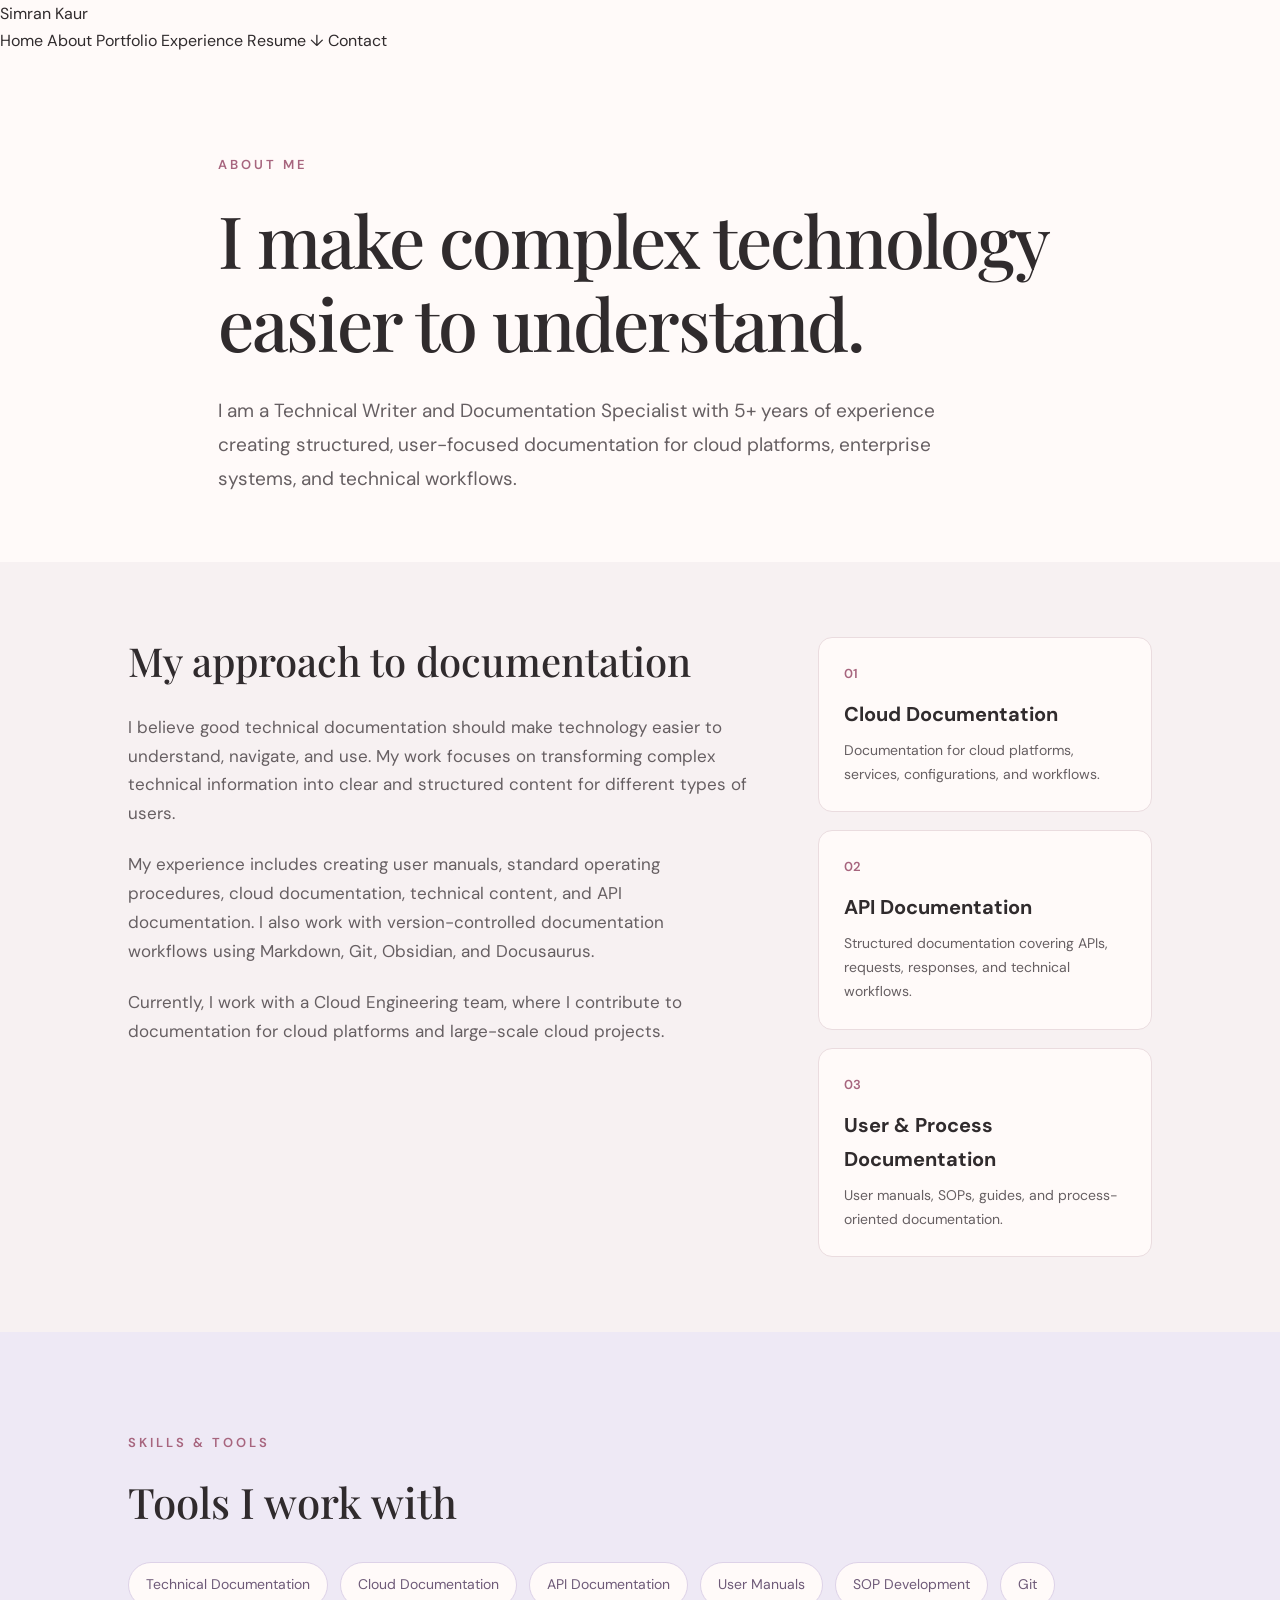
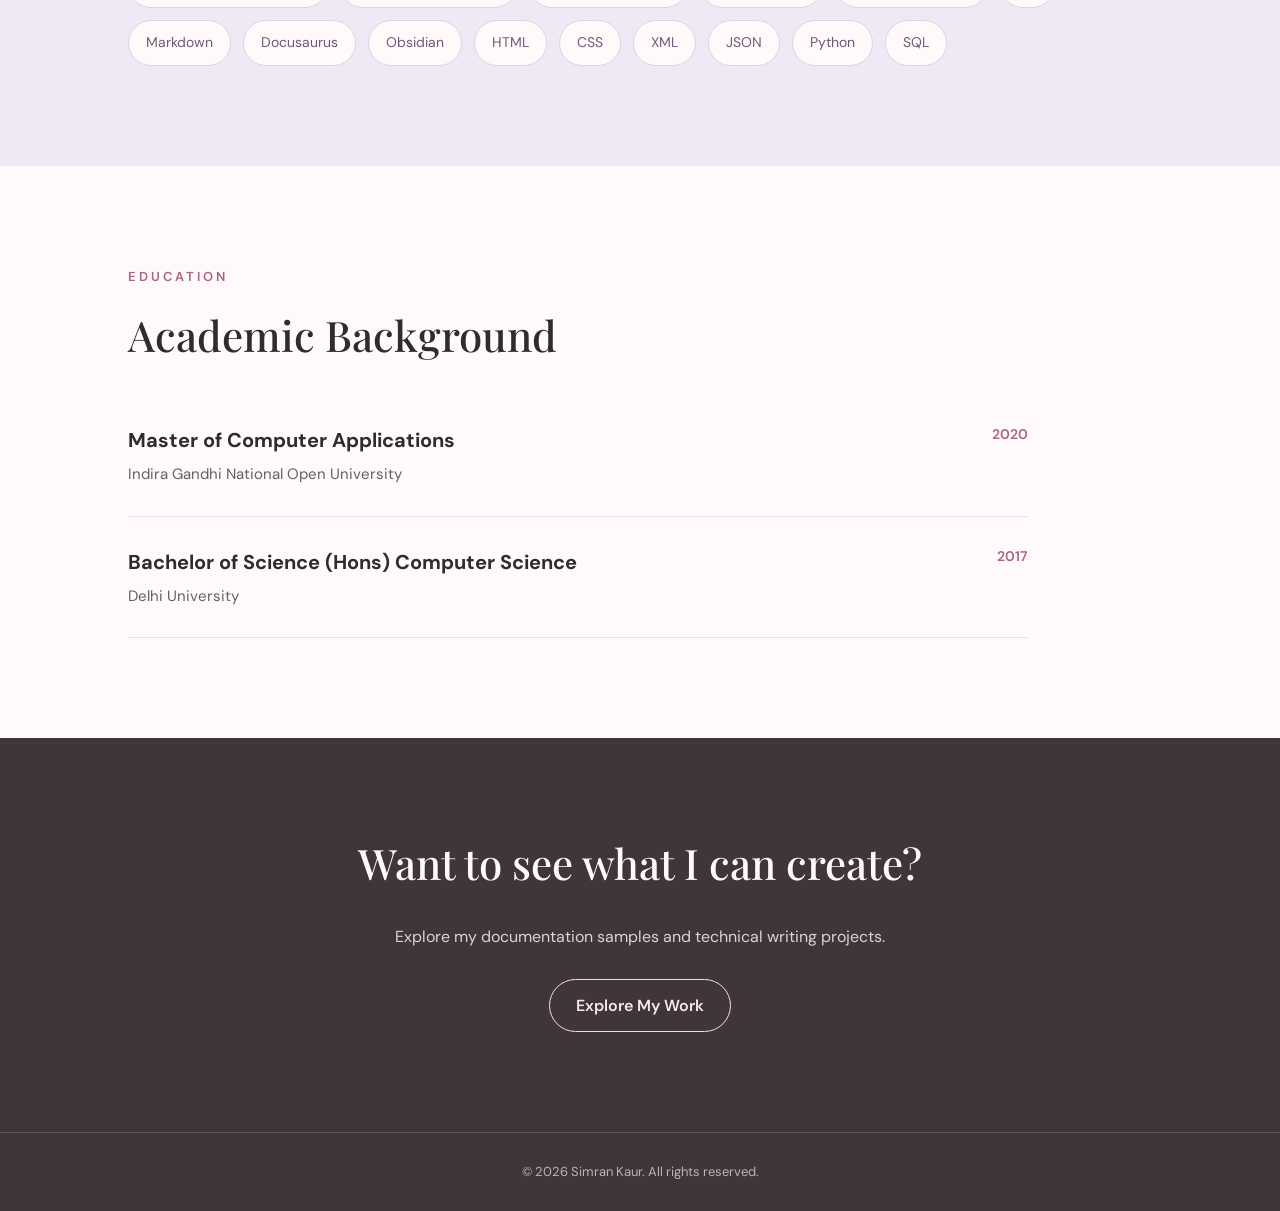
==== about.html @ 911f84b0 "Update about.html" ====
<!DOCTYPE html>
<html lang="en">

<head>

    <meta charset="UTF-8">

    <meta name="viewport"
          content="width=device-width, initial-scale=1.0">

    <title>About | Simran Kaur</title>

    <meta name="description"
          content="About Simran Kaur, Technical Writer and Documentation Specialist specializing in cloud and software documentation.">

    <link rel="stylesheet" href="style.css">

</head>


<body>


    <!-- Navigation -->

    <header>

        <nav>

            <a href="index.html" class="logo">
                Simran Kaur
            </a>

            <div class="nav-links">

                <a href="index.html">Home</a>

                <a href="about.html" class="active">About</a>

                <a href="portfolio.html">Portfolio</a>

                <a href="experience.html">Experience</a>

                <a href="resume/Simran-Kaur-Resume.pdf" target="_blank" class="resume-btn">  Resume ↓ </a>

                <a href="contact.html">Contact</a>

            </div>

        </nav>

    </header>



    <!-- About Hero -->

    <main>

        <section class="page-hero">

            <p class="section-label">
                ABOUT ME
            </p>

            <h1>
                I make complex technology
                easier to understand.
            </h1>

            <p class="page-intro">
                I am a Technical Writer and Documentation Specialist
                with 5+ years of experience creating structured,
                user-focused documentation for cloud platforms,
                enterprise systems, and technical workflows.
            </p>

        </section>



        <!-- About Content -->

        <section class="about-content">

            <div class="about-main">

                <h2>
                    My approach to documentation
                </h2>

                <p>
                    I believe good technical documentation should make
                    technology easier to understand, navigate, and use.
                    My work focuses on transforming complex technical
                    information into clear and structured content for
                    different types of users.
                </p>

                <p>
                    My experience includes creating user manuals,
                    standard operating procedures, cloud documentation,
                    technical content, and API documentation.
                    I also work with version-controlled documentation
                    workflows using Markdown, Git, Obsidian, and
                    Docusaurus.
                </p>

                <p>
                    Currently, I work with a Cloud Engineering team,
                    where I contribute to documentation for cloud
                    platforms and large-scale cloud projects.
                </p>

            </div>


            <div class="about-side">

                <div class="about-card">

                    <span>01</span>

                    <h3>
                        Cloud Documentation
                    </h3>

                    <p>
                        Documentation for cloud platforms,
                        services, configurations, and workflows.
                    </p>

                </div>


                <div class="about-card">

                    <span>02</span>

                    <h3>
                        API Documentation
                    </h3>

                    <p>
                        Structured documentation covering APIs,
                        requests, responses, and technical workflows.
                    </p>

                </div>


                <div class="about-card">

                    <span>03</span>

                    <h3>
                        User & Process Documentation
                    </h3>

                    <p>
                        User manuals, SOPs, guides, and
                        process-oriented documentation.
                    </p>

                </div>

            </div>

        </section>



        <!-- Skills -->

        <section class="skills-section">

            <p class="section-label">
                SKILLS & TOOLS
            </p>

            <h2>
                Tools I work with
            </h2>


            <div class="skills-grid">

                <span>Technical Documentation</span>

                <span>Cloud Documentation</span>

                <span>API Documentation</span>

                <span>User Manuals</span>

                <span>SOP Development</span>

                <span>Git</span>

                <span>Markdown</span>

                <span>Docusaurus</span>

                <span>Obsidian</span>

                <span>HTML</span>

                <span>CSS</span>

                <span>XML</span>

                <span>JSON</span>

                <span>Python</span>

                <span>SQL</span>

            </div>

        </section>



        <!-- Education -->

        <section class="education-section">

            <p class="section-label">
                EDUCATION
            </p>

            <h2>
                Academic Background
            </h2>


            <div class="education-item">

                <div>

                    <h3>
                        Master of Computer Applications
                    </h3>

                    <p>
                        Indira Gandhi National Open University
                    </p>

                </div>

                <span>
                    2020
                </span>

            </div>


            <div class="education-item">

                <div>

                    <h3>
                        Bachelor of Science (Hons)
                        Computer Science
                    </h3>

                    <p>
                        Delhi University
                    </p>

                </div>

                <span>
                    2017
                </span>

            </div>

        </section>



        <!-- CTA -->

        <section class="about-cta">

            <h2>
                Want to see what I can create?
            </h2>

            <p>
                Explore my documentation samples and
                technical writing projects.
            </p>

            <a href="portfolio.html">
                Explore My Work
            </a>

        </section>


    </main>



    <!-- Footer -->

    <footer>

        <p>
            © 2026 Simran Kaur. All rights reserved.
        </p>

    </footer>


</body>

</html>
---- style.css ----
/* =========================================
   SIMRAN KAUR | TECHNICAL WRITER PORTFOLIO
   ========================================= */


/* ---------- Fonts ---------- */

@import url('https://fonts.googleapis.com/css2?family=DM+Sans:wght@400;500;600&family=Playfair+Display:wght@500;600&display=swap');


/* ---------- Base ---------- */

* {
    margin: 0;
    padding: 0;
    box-sizing: border-box;
}

html {
    scroll-behavior: smooth;
}

body {
    font-family: "DM Sans", Arial, sans-serif;
    background: #fffaf9;
    color: #302b2d;
    line-height: 1.7;
}

a {
    text-decoration: none;
    color: inherit;
}

p {
    color: #665f62;
}


/* =========================================
   NAVIGATION
   ========================================= */

.site-header {
    width: 100%;
    background: #fffafa;
    border-bottom: 1px solid #eadfe2;
}

.nav-container {
    max-width: 1550px;
    margin: 0 auto;

    padding: 24px 55px;

    display: flex;
    align-items: center;
    justify-content: space-between;
}

.site-logo {
    font-family: "Playfair Display", Georgia, serif;

    font-size: 25px;
    font-weight: 600;

    color: #40363a;

    text-decoration: none;

    white-space: nowrap;
}

.main-nav {
    display: flex;

    align-items: center;

    justify-content: flex-end;

    gap: 38px;

    margin: 0;
    padding: 0;
}

.main-nav a {
    font-family: "DM Sans", Arial, sans-serif;

    font-size: 15px;
    font-weight: 500;

    color: #554c50;

    text-decoration: none;

    white-space: nowrap;

    transition: color 0.25s ease;
}

.main-nav a:hover {
    color: #a7657e;
}

.main-nav a.active {
    color: #a7657e;
}


/* =========================================
   MOBILE NAVIGATION
   ========================================= */

@media (max-width: 900px) {

    .nav-container {
        padding: 20px 25px;

        flex-direction: column;

        gap: 18px;
    }

    .main-nav {
        gap: 22px;

        flex-wrap: wrap;

        justify-content: center;
    }

}


@media (max-width: 600px) {

    .main-nav {
        gap: 15px;
    }

    .main-nav a {
        font-size: 13px;
    }

}
/* ---------- General Sections ---------- */

section {
    padding: 100px 10%;
}

section h2 {
    font-family: "Playfair Display", Georgia, serif;
    font-size: 42px;
    font-weight: 500;
    line-height: 1.2;

    color: #302b2d;

    margin-bottom: 35px;
}


/* ---------- Hero ---------- */

#hero {
    position: relative;

    min-height: 86vh;
    max-width: 1200px;

    margin: auto;

    padding-top: 120px;
    padding-bottom: 120px;

    display: flex;
    flex-direction: column;
    justify-content: center;

    overflow: hidden;
}


/* Soft decorative pastel circle */

#hero::after {
    content: "";

    position: absolute;

    width: 420px;
    height: 420px;

    right: -100px;
    top: 90px;

    background: #f4dfe5;

    border-radius: 50%;

    opacity: 0.55;

    z-index: -1;
}


/* Small lavender decoration */

#hero::before {
    content: "";

    position: absolute;

    width: 150px;
    height: 150px;

    right: 190px;
    bottom: 60px;

    background: #e8e1f3;

    border-radius: 50%;

    opacity: 0.6;

    z-index: -1;
}


/* Small professional label */

#hero > p:first-child {
    font-size: 13px;

    letter-spacing: 3px;

    font-weight: 600;

    color: #a7657e;

    margin-bottom: 22px;
}


/* Name */

#hero h1 {
    font-family: "Playfair Display", Georgia, serif;

    font-size: clamp(58px, 8vw, 94px);

    font-weight: 500;

    line-height: 1;

    letter-spacing: -3px;

    color: #302b2d;

    margin-bottom: 30px;
}


/* Main tagline */

#hero h2 {
    max-width: 850px;

    font-family: "DM Sans", Arial, sans-serif;

    font-size: clamp(30px, 4vw, 48px);

    font-weight: 400;

    line-height: 1.25;

    letter-spacing: -1.5px;

    color: #40393c;

    margin-bottom: 28px;
}


/* Introduction */

#hero > p:not(:first-child) {
    max-width: 720px;

    font-size: 17px;

    line-height: 1.8;

    margin-bottom: 35px;
}


/* ---------- Buttons ---------- */

#hero a {
    display: inline-block;

    width: auto;

    padding: 13px 25px;

    margin-right: 10px;
    margin-bottom: 10px;

    border-radius: 30px;

    border: 1px solid #a7657e;

    color: #a7657e;

    font-size: 14px;

    font-weight: 600;

    transition: all 0.3s ease;
}

#hero a:hover {
    background: #a7657e;

    color: white;

    transform: translateY(-2px);
}


/* Resume button */

#hero a:last-child {
    background: #f2dce3;

    border-color: #f2dce3;

    color: #6e4655;
}

#hero a:last-child:hover {
    background: #e5c3ce;

    border-color: #e5c3ce;

    color: #4f343e;
}


/* ---------- What I Do ---------- */

#what-i-do {
    background: #f7f1f2;
}

#what-i-do > div {
    max-width: 850px;

    padding: 27px 0;

    border-bottom: 1px solid #e5d8db;
}

#what-i-do > div:last-child {
    border-bottom: none;
}

#what-i-do h3 {
    font-family: "DM Sans", Arial, sans-serif;

    font-size: 21px;

    font-weight: 600;

    color: #40373a;

    margin-bottom: 7px;
}

#what-i-do p {
    max-width: 750px;
}


/* ---------- Featured Work ---------- */

#featured-work {
    background: #fffaf9;
}

#featured-work > div {
    max-width: 900px;

    padding: 30px;

    margin-bottom: 18px;

    background: #fff;

    border: 1px solid #eee0e3;

    border-radius: 14px;

    transition: all 0.3s ease;
}

#featured-work > div:hover {
    transform: translateY(-4px);

    border-color: #e2c3cc;

    box-shadow: 0 12px 35px rgba(100, 70, 80, 0.08);
}

#featured-work h3 {
    font-size: 22px;

    margin-bottom: 8px;

    color: #40373a;
}

#featured-work p {
    max-width: 700px;
}

#featured-work a {
    display: inline-block;

    margin-top: 15px;

    color: #a7657e;

    font-weight: 600;

    border-bottom: 1px solid #a7657e;

    padding-bottom: 2px;
}


/* ---------- About ---------- */

#about-preview {
    background: #eee9f5;
}

#about-preview p {
    max-width: 760px;

    font-size: 18px;

    margin-bottom: 25px;
}

#about-preview a {
    color: #80648f;

    font-weight: 600;

    border-bottom: 1px solid #80648f;
}


/* ---------- Contact ---------- */

#contact-preview {
    text-align: center;

    background: #40363a;

    position: relative;

    overflow: hidden;
}

#contact-preview::before {
    content: "";

    position: absolute;

    width: 300px;
    height: 300px;

    left: -100px;
    top: -120px;

    background: #d9bfd0;

    border-radius: 50%;

    opacity: 0.2;
}

#contact-preview h2 {
    color: #fffaf9;
}

#contact-preview p {
    max-width: 600px;

    margin: 0 auto 28px;

    color: #ddd2d5;
}

#contact-preview a {
    display: inline-block;

    padding: 12px 26px;

    border: 1px solid #f2dce3;

    border-radius: 30px;

    color: #f8e8ed;

    transition: all 0.3s ease;
}

#contact-preview a:hover {
    background: #f2dce3;

    color: #40363a;
}


/* ---------- Footer ---------- */

footer {
    padding: 28px 10%;

    text-align: center;

    background: #40363a;

    border-top: 1px solid #5b5054;
}

footer p {
    font-size: 13px;

    color: #bdb2b5;
}

/* ---------- Professional Focus Tags ---------- */

.focus-tags {
    display: flex;

    flex-wrap: wrap;

    gap: 10px;

    margin-bottom: 35px;
}

.focus-tags span {
    display: inline-block;

    padding: 7px 15px;

    background: #f4e7eb;

    border: 1px solid #ead4da;

    border-radius: 30px;

    color: #805365;

    font-size: 13px;

    font-weight: 500;
}


/* ---------- Hero Buttons Container ---------- */

.hero-buttons {
    display: flex;

    flex-wrap: wrap;

    gap: 10px;
}

/* ---------- Mobile ---------- */

@media (max-width: 768px) {

    header {
        padding: 18px 5%;
    }

   nav {
    flex-direction: column;

    gap: 15px;
}

.nav-links {
    justify-content: center;

    flex-wrap: wrap;

    gap: 12px 18px;
}

.nav-links a {
    font-size: 13px;
}

.logo {
    font-size: 21px;
}

    section {
        padding: 70px 7%;
    }

    #hero {
        min-height: auto;

        padding-top: 90px;
        padding-bottom: 90px;
    }

    #hero::after {
        width: 260px;
        height: 260px;

        right: -120px;
        top: 80px;
    }

    #hero::before {
        width: 90px;
        height: 90px;

        right: 80px;
        bottom: 30px;
    }

    #hero h1 {
        font-size: 58px;

        letter-spacing: -2px;
    }

    #hero h2 {
        font-size: 30px;
    }

    #hero > p:not(:first-child) {
        font-size: 16px;
    }

    section h2 {
        font-size: 34px;
    }

    #hero a {
        margin-right: 5px;
    }

}

/* =========================================
   ABOUT PAGE
   ========================================= */


/* ---------- Page Hero ---------- */

.page-hero {
    max-width: 1100px;

    margin: auto;

    padding-top: 100px;
    padding-bottom: 65px;
}

.section-label {
    font-size: 13px;

    letter-spacing: 3px;

    font-weight: 600;

    color: #a7657e;

    margin-bottom: 22px;
}

.page-hero h1 {
    max-width: 850px;

    font-family: "Playfair Display", Georgia, serif;

    font-size: clamp(48px, 6vw, 72px);

    font-weight: 500;

    line-height: 1.15;

    letter-spacing: -2px;

    color: #302b2d;

    margin-bottom: 30px;
}

.page-intro {
    max-width: 760px;

    font-size: 19px;

    line-height: 1.8;
}


/* ---------- About Content ---------- */

.about-content {
    display: grid;

    grid-template-columns: 1.3fr 0.7fr;

    gap: 70px;

    background: #f7f1f2;

    padding-top: 75px;
    padding-bottom: 75px;
}

.about-main h2 {
    font-family: "Playfair Display", Georgia, serif;

    font-size: 40px;

    font-weight: 500;

    margin-bottom: 28px;
}

.about-main p {
    max-width: 720px;

    font-size: 17px;

    margin-bottom: 22px;
}


/* ---------- About Cards ---------- */

.about-side {
    display: flex;

    flex-direction: column;

    gap: 18px;
}

.about-card {
    padding: 25px;

    background: #fffaf9;

    border: 1px solid #eadcdf;

    border-radius: 14px;

    transition: all 0.3s ease;
}

.about-card:hover {
    transform: translateY(-4px);

    box-shadow: 0 12px 30px rgba(100, 70, 80, 0.08);
}

.about-card span {
    display: block;

    color: #a7657e;

    font-size: 13px;

    font-weight: 600;

    margin-bottom: 12px;
}

.about-card h3 {
    font-size: 20px;

    margin-bottom: 8px;
}

.about-card p {
    font-size: 14px;
}


/* ---------- Skills ---------- */

.skills-section {
    background: #eee9f5;
}

.skills-section h2 {
    margin-bottom: 35px;
}

.skills-grid {
    max-width: 1000px;

    display: flex;

    flex-wrap: wrap;

    gap: 12px;
}

.skills-grid span {
    padding: 10px 17px;

    background: #fffaf9;

    border: 1px solid #ddd2e8;

    border-radius: 30px;

    color: #6e5a78;

    font-size: 14px;

    transition: all 0.3s ease;
}

.skills-grid span:hover {
    background: #e5dcef;

    transform: translateY(-2px);
}


/* ---------- Education ---------- */

.education-section {
    background: #fffaf9;
}

.education-item {
    max-width: 900px;

    display: flex;

    justify-content: space-between;

    align-items: flex-start;

    gap: 30px;

    padding: 28px 0;

    border-bottom: 1px solid #eadfe1;
}

.education-item h3 {
    font-size: 20px;

    margin-bottom: 5px;
}

.education-item p {
    font-size: 15px;
}

.education-item > span {
    color: #a7657e;

    font-size: 14px;

    font-weight: 600;

    white-space: nowrap;
}


/* ---------- About CTA ---------- */

.about-cta {
    text-align: center;

    background: #40363a;

    position: relative;

    overflow: hidden;
}

.about-cta h2 {
    color: #fffaf9;
}

.about-cta p {
    max-width: 600px;

    margin: 0 auto 28px;

    color: #ddd2d5;
}

.about-cta a {
    display: inline-block;

    padding: 12px 26px;

    border: 1px solid #f2dce3;

    border-radius: 30px;

    color: #f8e8ed;

    font-weight: 600;

    transition: all 0.3s ease;
}

.about-cta a:hover {
    background: #f2dce3;

    color: #40363a;
}


/* ---------- About Mobile ---------- */

@media (max-width: 768px) {

    .page-hero {
        padding-top: 80px;

        padding-bottom: 70px;
    }

    .page-hero h1 {
        font-size: 48px;
    }

    .page-intro {
        font-size: 17px;
    }

    .about-content {
        grid-template-columns: 1fr;

        gap: 45px;
    }

    .about-main h2 {
        font-size: 34px;
    }

    .education-item {
        flex-direction: column;

        gap: 8px;
    }

}

/* =========================================
   PORTFOLIO / WORK PAGE
   ========================================= */


/* ---------- Portfolio Hero ---------- */

.portfolio-hero {
    max-width: 1100px;

    margin: auto;

    padding-top: 105px;
    padding-bottom: 80px;
}

.portfolio-hero h1 {
    max-width: 850px;

    font-family: "Playfair Display", Georgia, serif;

    font-size: clamp(48px, 6vw, 72px);

    font-weight: 500;

    line-height: 1.15;

    letter-spacing: -2px;

    margin-bottom: 28px;
}

.portfolio-hero > p:last-child {
    max-width: 750px;

    font-size: 18px;

    line-height: 1.8;
}


/* ---------- Work Section ---------- */

.work-section {
    background: #f7f1f2;
}

.work-intro {
    max-width: 1100px;

    margin: 0 auto 45px;
}

.work-intro h2 {
    margin-bottom: 0;
}


/* ---------- Work Grid ---------- */

.work-grid {
    max-width: 1100px;

    margin: auto;

    display: grid;

    grid-template-columns: repeat(2, 1fr);

    gap: 22px;
}


/* ---------- Work Cards ---------- */

.work-card {
    position: relative;

    padding: 32px;

    background: #fffaf9;

    border: 1px solid #eadcdf;

    border-radius: 16px;

    min-height: 360px;

    display: flex;

    flex-direction: column;

    transition: all 0.3s ease;
}

.work-card:hover {
    transform: translateY(-5px);

    border-color: #d9b9c4;

    box-shadow: 0 15px 35px rgba(100, 70, 80, 0.08);
}


/* First card */

.featured-work-card {
    background: #eee9f5;

    border-color: #ddd2e8;
}


/* Card number */

.work-number {
    font-family: "Playfair Display", Georgia, serif;

    font-size: 20px;

    color: #a7657e;

    margin-bottom: 28px;
}


/* Card content */

.work-content {
    margin-top: auto;
}

.work-type {
    font-size: 11px;

    letter-spacing: 2px;

    font-weight: 600;

    color: #a7657e;

    margin-bottom: 10px;
}

.work-content h3 {
    font-family: "Playfair Display", Georgia, serif;

    font-size: 30px;

    font-weight: 500;

    line-height: 1.2;

    margin-bottom: 15px;

    color: #40363a;
}

.work-content > p:not(.work-type) {
    font-size: 15px;

    line-height: 1.7;

    margin-bottom: 20px;
}


/* ---------- Work Tags ---------- */

.work-tags {
    display: flex;

    flex-wrap: wrap;

    gap: 7px;

    margin-bottom: 20px;
}

.work-tags span {
    padding: 5px 10px;

    background: #f4e7eb;

    border: 1px solid #ead4da;

    border-radius: 20px;

    color: #805365;

    font-size: 11px;
}


/* ---------- Work Links ---------- */

.work-content a {
    display: inline-block;

    color: #a7657e;

    font-size: 14px;

    font-weight: 600;

    border-bottom: 1px solid #a7657e;

    padding-bottom: 2px;
}

.work-content a:hover {
    color: #40363a;

    border-color: #40363a;
}


/* ---------- Portfolio CTA ---------- */

.portfolio-cta {
    text-align: center;

    background: #40363a;
}

.portfolio-cta .section-label {
    color: #d9bfd0;
}

.portfolio-cta h2 {
    max-width: 700px;

    margin: 0 auto 25px;

    color: #fffaf9;
}

.portfolio-cta > p:not(.section-label) {
    max-width: 650px;

    margin: 0 auto 30px;

    color: #ddd2d5;
}

.portfolio-cta a {
    display: inline-block;

    padding: 12px 26px;

    border: 1px solid #f2dce3;

    border-radius: 30px;

    color: #f8e8ed;

    font-weight: 600;

    transition: all 0.3s ease;
}

.portfolio-cta a:hover {
    background: #f2dce3;

    color: #40363a;
}


/* ---------- Portfolio Mobile ---------- */

@media (max-width: 768px) {

    .portfolio-hero {
        padding-top: 80px;

        padding-bottom: 60px;
    }

    .portfolio-hero h1 {
        font-size: 48px;
    }

    .portfolio-hero > p:last-child {
        font-size: 17px;
    }

    .work-grid {
        grid-template-columns: 1fr;
    }

    .work-card {
        min-height: 330px;

        padding: 27px;
    }

    .work-content h3 {
        font-size: 27px;
    }

}

/* =========================================
   EXPERIENCE PAGE
   ========================================= */


/* ---------- Experience Hero ---------- */

.experience-hero {
    max-width: 1100px;

    margin: auto;

    padding-top: 90px;
    padding-bottom: 70px;
}

.experience-hero h1 {
    max-width: 850px;

    font-family: "Playfair Display", Georgia, serif;

    font-size: clamp(48px, 6vw, 72px);

    font-weight: 500;

    line-height: 1.15;

    letter-spacing: -2px;

    color: #302b2d;

    margin-bottom: 28px;
}

.experience-hero > p:last-child {
    max-width: 750px;

    font-size: 18px;

    line-height: 1.8;
}


/* ---------- Experience Section ---------- */

.experience-section {
    background: #f7f1f2;

    padding-top: 75px;
    padding-bottom: 90px;
}

.experience-heading {
    max-width: 1100px;

    margin: 0 auto 55px;
}

.experience-heading h2 {
    margin-bottom: 0;
}


/* ---------- Timeline ---------- */

.timeline {
    max-width: 1100px;

    margin: auto;

    position: relative;
}


/* Vertical line */

.timeline::before {
    content: "";

    position: absolute;

    left: 185px;

    top: 10px;

    bottom: 10px;

    width: 1px;

    background: #d9c6cc;
}


/* ---------- Timeline Item ---------- */

.timeline-item {
    display: grid;

    grid-template-columns: 150px 70px 1fr;

    gap: 0;

    position: relative;

    padding-bottom: 70px;
}

.timeline-item:last-child {
    padding-bottom: 0;
}


/* ---------- Date ---------- */

.timeline-date {
    padding-top: 5px;

    padding-right: 20px;

    text-align: right;

    color: #8c6977;

    font-size: 13px;

    line-height: 1.5;

    font-weight: 600;
}


/* ---------- Timeline Marker ---------- */

.timeline-marker {
    position: relative;

    display: flex;

    justify-content: center;

    padding-top: 6px;

    z-index: 2;
}

.timeline-marker span {
    display: block;

    width: 13px;

    height: 13px;

    border-radius: 50%;

    background: #a7657e;

    border: 4px solid #f7f1f2;

    box-sizing: content-box;
}


/* ---------- Timeline Content ---------- */

.timeline-content {
    background: #fffaf9;

    border: 1px solid #eadcdf;

    border-radius: 16px;

    padding: 32px 35px;

    transition: all 0.3s ease;
}

.timeline-content:hover {
    transform: translateY(-4px);

    border-color: #d9b9c4;

    box-shadow: 0 15px 35px rgba(100, 70, 80, 0.07);
}


/* Current role */

.current-role .timeline-content {
    background: #eee9f5;

    border-color: #ddd2e8;
}

.current-role .timeline-marker span {
    background: #8b6c99;
}


/* ---------- Role Text ---------- */

.role-type {
    display: inline-block;

    padding: 5px 10px;

    background: #f4dfe6;

    border-radius: 20px;

    color: #8d5368;

    font-size: 10px;

    letter-spacing: 1.5px;

    font-weight: 700;

    margin-bottom: 14px;
}

.timeline-content h3 {
    font-family: "Playfair Display", Georgia, serif;

    font-size: 30px;

    font-weight: 500;

    line-height: 1.25;

    color: #40363a;

    margin-bottom: 8px;
}

.timeline-content h4 {
    color: #a7657e;

    font-size: 15px;

    font-weight: 600;

    margin-bottom: 18px;
}

.timeline-content > p:not(.role-type) {
    max-width: 700px;

    font-size: 15px;

    line-height: 1.7;

    margin-bottom: 20px;
}


/* ---------- Experience List ---------- */

.timeline-content ul {
    max-width: 760px;

    margin: 0 0 24px;

    padding-left: 20px;
}

.timeline-content li {
    margin-bottom: 10px;

    padding-left: 5px;

    font-size: 14px;

    line-height: 1.7;
}


/* ---------- Experience Tags ---------- */

.experience-tags {
    display: flex;

    flex-wrap: wrap;

    gap: 8px;
}

.experience-tags span {
    padding: 6px 11px;

    background: #f4e7eb;

    border: 1px solid #ead4da;

    border-radius: 20px;

    color: #805365;

    font-size: 11px;
}


/* ---------- Skills Snapshot ---------- */

.experience-skills {
    background: #eee9f5;

    padding-top: 80px;
    padding-bottom: 85px;
}

.experience-skills > .section-label,
.experience-skills > h2 {
    max-width: 1100px;

    margin-left: auto;
    margin-right: auto;
}

.experience-skills h2 {
    margin-bottom: 40px;
}

.experience-skill-grid {
    max-width: 1100px;

    margin: auto;

    display: grid;

    grid-template-columns: repeat(2, 1fr);

    gap: 18px;
}

.experience-skill-grid > div {
    padding: 28px;

    background: #fffaf9;

    border: 1px solid #ddd2e8;

    border-radius: 15px;
}

.experience-skill-grid span {
    display: block;

    color: #a7657e;

    font-size: 13px;

    font-weight: 600;

    margin-bottom: 15px;
}

.experience-skill-grid h3 {
    font-family: "Playfair Display", Georgia, serif;

    font-size: 24px;

    font-weight: 500;

    margin-bottom: 10px;
}

.experience-skill-grid p {
    font-size: 14px;

    line-height: 1.7;
}


/* ---------- Experience CTA ---------- */

.experience-cta {
    text-align: center;

    background: #40363a;

    padding-top: 85px;
    padding-bottom: 90px;
}

.experience-cta .section-label {
    color: #d9bfd0;
}

.experience-cta h2 {
    max-width: 700px;

    margin: 0 auto 25px;

    color: #fffaf9;
}

.experience-cta > p:not(.section-label) {
    max-width: 650px;

    margin: 0 auto 30px;

    color: #ddd2d5;

    line-height: 1.7;
}

.experience-cta a {
    display: inline-block;

    padding: 12px 26px;

    border: 1px solid #f2dce3;

    border-radius: 30px;

    color: #f8e8ed;

    font-weight: 600;

    transition: all 0.3s ease;
}

.experience-cta a:hover {
    background: #f2dce3;

    color: #40363a;
}


/* ---------- Experience Mobile ---------- */

@media (max-width: 768px) {

    .experience-hero {
        padding-top: 75px;

        padding-bottom: 55px;
    }

    .experience-hero h1 {
        font-size: 48px;
    }

    .experience-hero > p:last-child {
        font-size: 17px;
    }


    /* Remove desktop timeline */

    .timeline::before {
        display: none;
    }

    .timeline-item {
        display: block;

        padding-bottom: 30px;
    }

    .timeline-date {
        text-align: left;

        padding: 0 0 12px 5px;
    }

    .timeline-marker {
        display: none;
    }

    .timeline-content {
        padding: 27px;
    }

    .timeline-content h3 {
        font-size: 27px;
    }


    /* Skills */

    .experience-skill-grid {
        grid-template-columns: 1fr;
    }

}

/* =========================================
   EXPERIENCE PAGE
   ========================================= */


/* ---------- HERO ---------- */

.experience-hero {
    max-width: 1100px;
    margin: 0 auto;

    padding-top: 95px;
    padding-bottom: 90px;
}

.experience-hero h1 {
    max-width: 850px;

    font-family: "Playfair Display", Georgia, serif;

    font-size: clamp(48px, 6vw, 72px);

    font-weight: 500;

    line-height: 1.12;

    letter-spacing: -2px;

    color: #302b2d;

    margin-bottom: 28px;
}

.experience-intro {
    max-width: 700px;

    font-size: 18px;

    line-height: 1.8;

    color: #665c60;
}


/* ---------- EXPERIENCE SECTION ---------- */

.experience-section {
    background: #f7f1f2;

    padding: 80px 0 100px;
}

.experience-heading {
    max-width: 1100px;

    margin: 0 auto 45px;
}

.experience-heading h2 {
    margin-bottom: 0;
}


/* ---------- EXPERIENCE GRID ---------- */

.experience-grid {
    max-width: 1100px;

    margin: auto;

    display: grid;

    grid-template-columns: repeat(2, 1fr);

    gap: 20px;
}


/* ---------- EXPERIENCE CARD ---------- */

.experience-card {
    padding: 32px;

    background: #fffaf9;

    border: 1px solid #eadcdf;

    border-radius: 18px;

    min-height: 330px;

    display: flex;

    flex-direction: column;

    transition:
        transform 0.3s ease,
        box-shadow 0.3s ease,
        border-color 0.3s ease;
}

.experience-card:hover {
    transform: translateY(-6px);

    border-color: #d7b8c3;

    box-shadow:
        0 18px 40px rgba(90, 60, 70, 0.08);
}


/* Featured current role */

.featured-experience {
    background: #eee9f5;

    border-color: #ddd2e8;
}


/* ---------- CARD TOP ---------- */

.experience-top {
    display: flex;

    justify-content: space-between;

    align-items: center;

    margin-bottom: 28px;
}

.experience-number {
    font-family: "Playfair Display", Georgia, serif;

    font-size: 22px;

    color: #a7657e;
}

.experience-period {
    font-size: 12px;

    color: #8c747b;

    letter-spacing: 0.5px;
}


/* ---------- ROLE ---------- */

.experience-role {
    display: inline-block;

    width: fit-content;

    padding: 5px 10px;

    margin-bottom: 12px;

    border-radius: 20px;

    background: #f4dfe6;

    color: #8d5368;

    font-size: 10px;

    font-weight: 700;

    letter-spacing: 1.5px;
}

.experience-card h3 {
    font-family: "Playfair Display", Georgia, serif;

    font-size: 28px;

    font-weight: 500;

    line-height: 1.25;

    color: #40363a;

    margin-bottom: 8px;
}

.experience-card h4 {
    font-size: 14px;

    font-weight: 600;

    color: #a7657e;

    margin-bottom: 18px;
}


/* ---------- DESCRIPTION ---------- */

.experience-description {
    max-width: 520px;

    font-size: 14px;

    line-height: 1.75;

    color: #665c60;

    margin-bottom: 25px;
}


/* ---------- TAGS ---------- */

.experience-tags {
    display: flex;

    flex-wrap: wrap;

    gap: 7px;

    margin-top: auto;
}

.experience-tags span {
    padding: 6px 11px;

    background: #f5e9ed;

    border: 1px solid #ead5dc;

    border-radius: 20px;

    color: #805365;

    font-size: 11px;
}


/* ---------- WHAT I DO ---------- */

.experience-skills {
    background: #eee9f5;

    padding: 90px 0;
}

.skills-inner {
    max-width: 1100px;

    margin: auto;
}

.experience-skills h2 {
    margin-bottom: 45px;
}

.experience-skill-grid {
    display: grid;

    grid-template-columns: repeat(2, 1fr);

    gap: 18px;
}

.experience-skill-grid > div {
    padding: 28px;

    background: #fffaf9;

    border: 1px solid #ddd2e8;

    border-radius: 16px;
}

.experience-skill-grid span {
    display: block;

    margin-bottom: 14px;

    color: #a7657e;

    font-size: 13px;

    font-weight: 600;
}

.experience-skill-grid h3 {
    font-family: "Playfair Display", Georgia, serif;

    font-size: 23px;

    font-weight: 500;

    margin-bottom: 10px;
}

.experience-skill-grid p {
    font-size: 14px;

    line-height: 1.7;

    color: #665c60;
}


/* ---------- CTA ---------- */

.experience-cta {
    text-align: center;

    background: #40363a;

    padding: 90px 20px;
}

.experience-cta .section-label {
    color: #d9bfd0;
}

.experience-cta h2 {
    max-width: 700px;

    margin: 0 auto 22px;

    color: #fffaf9;
}

.experience-cta > p:not(.section-label) {
    max-width: 600px;

    margin: 0 auto 30px;

    color: #ddd2d5;

    line-height: 1.7;
}

.experience-cta a {
    display: inline-block;

    padding: 12px 26px;

    border: 1px solid #f2dce3;

    border-radius: 30px;

    color: #f8e8ed;

    font-weight: 600;

    transition: all 0.3s ease;
}

.experience-cta a:hover {
    background: #f2dce3;

    color: #40363a;
}


/* =========================================
   MOBILE
   ========================================= */

@media (max-width: 768px) {

    .experience-hero {
        padding: 70px 25px;
    }

    .experience-hero h1 {
        font-size: 46px;

        letter-spacing: -1px;
    }

    .experience-section {
        padding: 65px 25px 75px;
    }

    .experience-heading {
        margin-bottom: 35px;
    }

    .experience-grid {
        grid-template-columns: 1fr;
    }

    .experience-card {
        min-height: auto;

        padding: 26px;
    }

    .experience-skills {
        padding: 70px 25px;
    }

    .experience-skill-grid {
        grid-template-columns: 1fr;
    }

}

/* =========================================
   FINAL NAVIGATION FIX
========================================= */

.site-header {
    width: 100%;
    background: #fffafa;
    border-bottom: 1px solid #eadfe2;
}

.nav-container {
    width: 100%;
    max-width: 1550px;
    margin: 0 auto;
    padding: 22px 55px;

    box-sizing: border-box;

    display: flex !important;
    flex-direction: row !important;
    align-items: center !important;
    justify-content: space-between !important;
}

.site-logo {
    display: block !important;

    font-family: "Playfair Display", Georgia, serif !important;
    font-size: 25px !important;
    font-weight: 600 !important;

    color: #40363a !important;
    text-decoration: none !important;

    white-space: nowrap !important;
}

.main-nav {
    display: flex !important;
    flex-direction: row !important;
    align-items: center !important;
    justify-content: flex-end !important;

    gap: 34px !important;

    margin: 0 !important;
    padding: 0 !important;
}

.main-nav a {
    display: inline-flex !important;
    align-items: center !important;

    font-family: "DM Sans", Arial, sans-serif !important;
    font-size: 15px !important;
    font-weight: 500 !important;

    color: #554c50 !important;

    text-decoration: none !important;
    white-space: nowrap !important;
}

.main-nav a:hover {
    color: #a7657e !important;
}


/* Resume button */

.main-nav .resume-btn {
    display: inline-flex !important;
    align-items: center !important;
    gap: 6px !important;

    padding: 10px 20px !important;

    border: 1px solid #c9829a !important;
    border-radius: 30px !important;

    color: #a7657e !important;
    background: transparent !important;

    transition: all 0.3s ease !important;
}

.main-nav .resume-btn:hover {
    background: #f4dfe5 !important;
    color: #8f5269 !important;
}
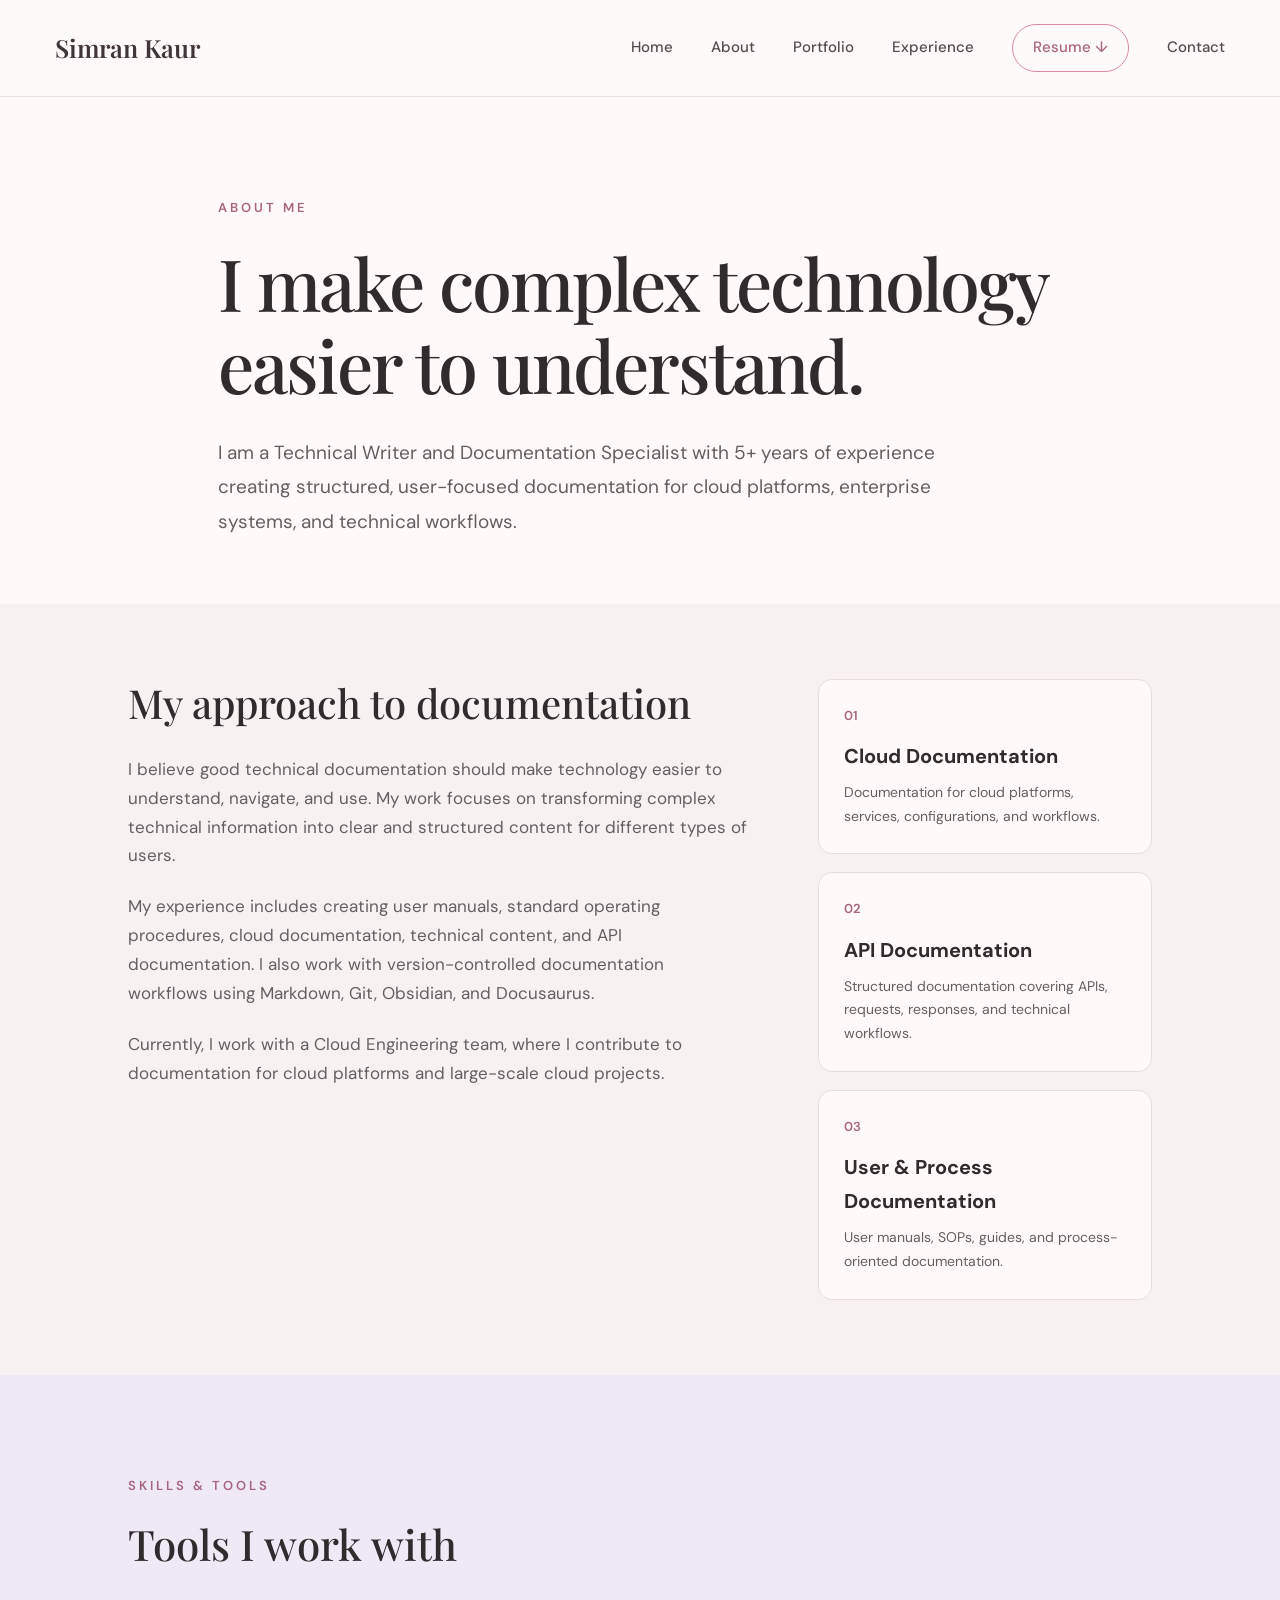
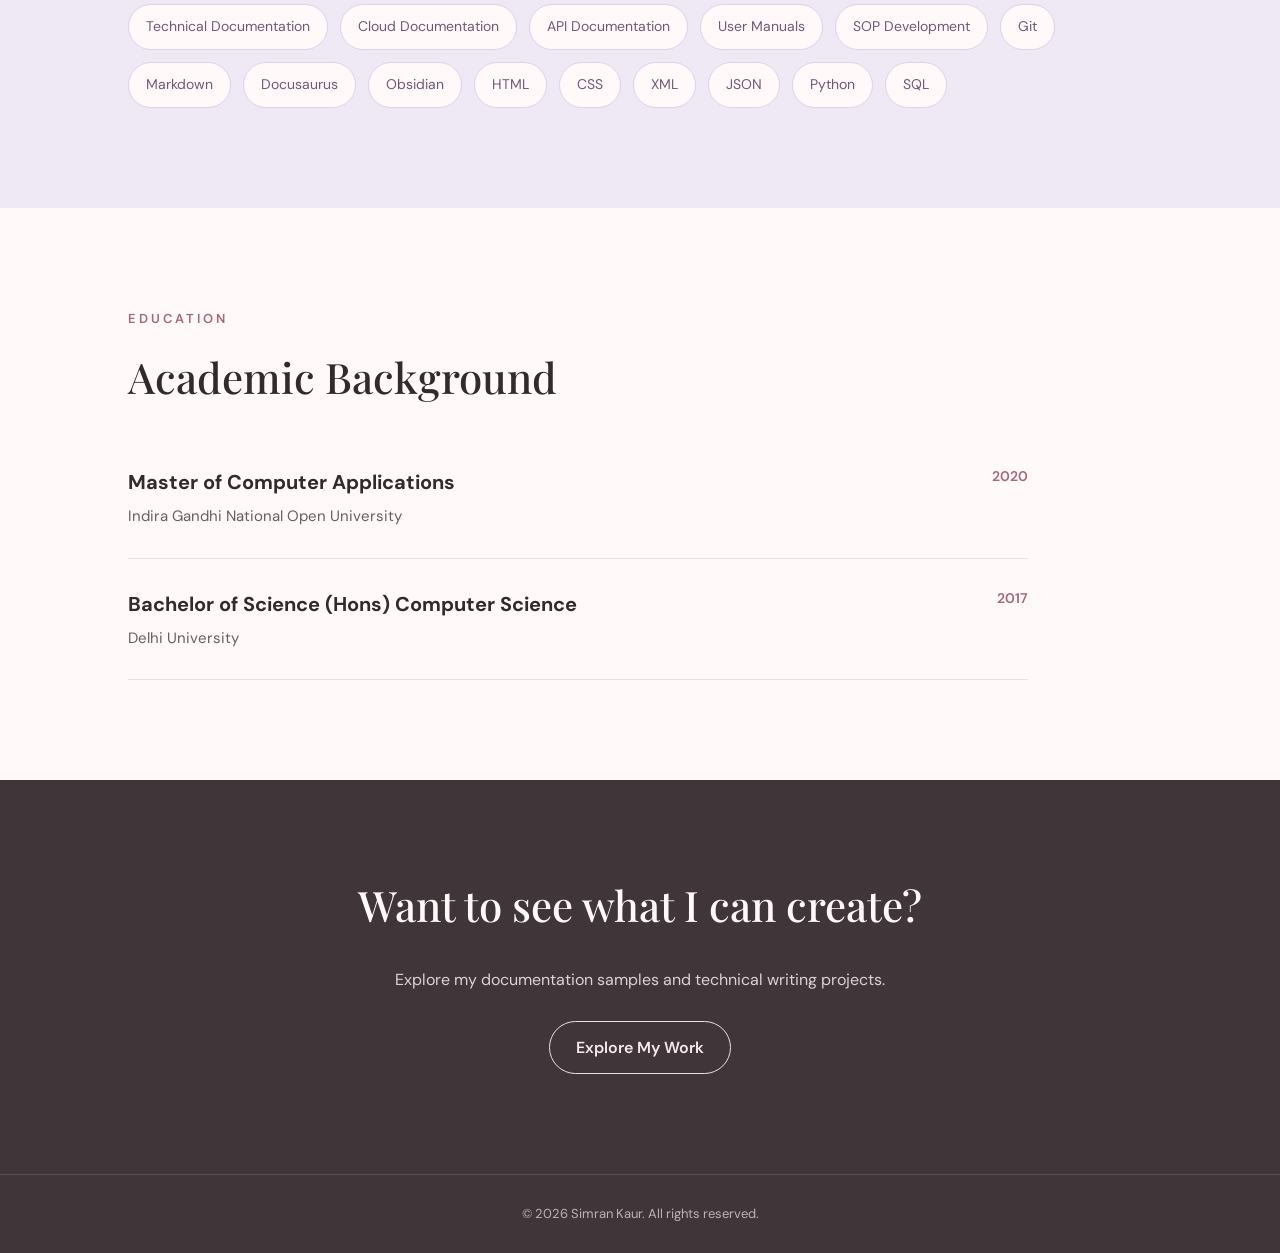
==== commit 44e2cbea: "Update about.html" ====
--- a/about.html
+++ b/about.html
@@ -23,33 +23,34 @@
 
     <!-- Navigation -->
 
-    <header>
-
-        <nav>
-
-            <a href="index.html" class="logo">
-                Simran Kaur
+    <header class="site-header">
+
+    <div class="nav-container">
+
+        <a href="index.html" class="site-logo">
+            Simran Kaur
+        </a>
+
+        <nav class="main-nav">
+
+            <a href="index.html">Home</a>
+            <a href="about.html">About</a>
+            <a href="portfolio.html">Portfolio</a>
+            <a href="experience.html">Experience</a>
+
+            <a href="assets/Simran-Kaur-Resume.pdf"
+               class="resume-btn"
+               download>
+                Resume ↓
             </a>
 
-            <div class="nav-links">
-
-                <a href="index.html">Home</a>
-
-                <a href="about.html" class="active">About</a>
-
-                <a href="portfolio.html">Portfolio</a>
-
-                <a href="experience.html">Experience</a>
-
-                <a href="resume/Simran-Kaur-Resume.pdf" target="_blank" class="resume-btn">  Resume ↓ </a>
-
-                <a href="contact.html">Contact</a>
-
-            </div>
+            <a href="contact.html">Contact</a>
 
         </nav>
 
-    </header>
+    </div>
+
+</header>
 
 
 
--- a/style.css
+++ b/style.css
@@ -41,6 +41,10 @@
    NAVIGATION
    ========================================= */
 
+/* =========================================
+   NAVIGATION
+========================================= */
+
 .site-header {
     width: 100%;
     background: #fffafa;
@@ -48,34 +52,30 @@
 }
 
 .nav-container {
+    width: 100%;
     max-width: 1550px;
     margin: 0 auto;
-
     padding: 24px 55px;
 
     display: flex;
     align-items: center;
     justify-content: space-between;
+
+    box-sizing: border-box;
 }
 
 .site-logo {
     font-family: "Playfair Display", Georgia, serif;
-
     font-size: 25px;
     font-weight: 600;
-
     color: #40363a;
-
     text-decoration: none;
-
     white-space: nowrap;
 }
 
 .main-nav {
     display: flex;
-
     align-items: center;
-
     justify-content: flex-end;
 
     gap: 38px;
@@ -91,9 +91,7 @@
     font-weight: 500;
 
     color: #554c50;
-
     text-decoration: none;
-
     white-space: nowrap;
 
     transition: color 0.25s ease;
@@ -107,6 +105,39 @@
     color: #a7657e;
 }
 
+
+/* =========================================
+   RESUME DOWNLOAD BUTTON
+========================================= */
+
+.main-nav .resume-btn {
+    display: inline-flex;
+    align-items: center;
+    justify-content: center;
+
+    padding: 10px 20px;
+
+    border: 1px solid #d88ca3;
+    border-radius: 30px;
+
+    color: #a7657e;
+    background: transparent;
+
+    text-decoration: none;
+
+    white-space: nowrap;
+
+    transition:
+        background 0.25s ease,
+        color 0.25s ease,
+        border-color 0.25s ease;
+}
+
+.main-nav .resume-btn:hover {
+    background: #a7657e;
+    border-color: #a7657e;
+    color: #ffffff;
+}
 
 /* =========================================
    MOBILE NAVIGATION
@@ -2171,94 +2202,3 @@
     }
 
 }
-
-/* =========================================
-   FINAL NAVIGATION FIX
-========================================= */
-
-.site-header {
-    width: 100%;
-    background: #fffafa;
-    border-bottom: 1px solid #eadfe2;
-}
-
-.nav-container {
-    width: 100%;
-    max-width: 1550px;
-    margin: 0 auto;
-    padding: 22px 55px;
-
-    box-sizing: border-box;
-
-    display: flex !important;
-    flex-direction: row !important;
-    align-items: center !important;
-    justify-content: space-between !important;
-}
-
-.site-logo {
-    display: block !important;
-
-    font-family: "Playfair Display", Georgia, serif !important;
-    font-size: 25px !important;
-    font-weight: 600 !important;
-
-    color: #40363a !important;
-    text-decoration: none !important;
-
-    white-space: nowrap !important;
-}
-
-.main-nav {
-    display: flex !important;
-    flex-direction: row !important;
-    align-items: center !important;
-    justify-content: flex-end !important;
-
-    gap: 34px !important;
-
-    margin: 0 !important;
-    padding: 0 !important;
-}
-
-.main-nav a {
-    display: inline-flex !important;
-    align-items: center !important;
-
-    font-family: "DM Sans", Arial, sans-serif !important;
-    font-size: 15px !important;
-    font-weight: 500 !important;
-
-    color: #554c50 !important;
-
-    text-decoration: none !important;
-    white-space: nowrap !important;
-}
-
-.main-nav a:hover {
-    color: #a7657e !important;
-}
-
-
-/* Resume button */
-
-.main-nav .resume-btn {
-    display: inline-flex !important;
-    align-items: center !important;
-    gap: 6px !important;
-
-    padding: 10px 20px !important;
-
-    border: 1px solid #c9829a !important;
-    border-radius: 30px !important;
-
-    color: #a7657e !important;
-    background: transparent !important;
-
-    transition: all 0.3s ease !important;
-}
-
-.main-nav .resume-btn:hover {
-    background: #f4dfe5 !important;
-    color: #8f5269 !important;
-}
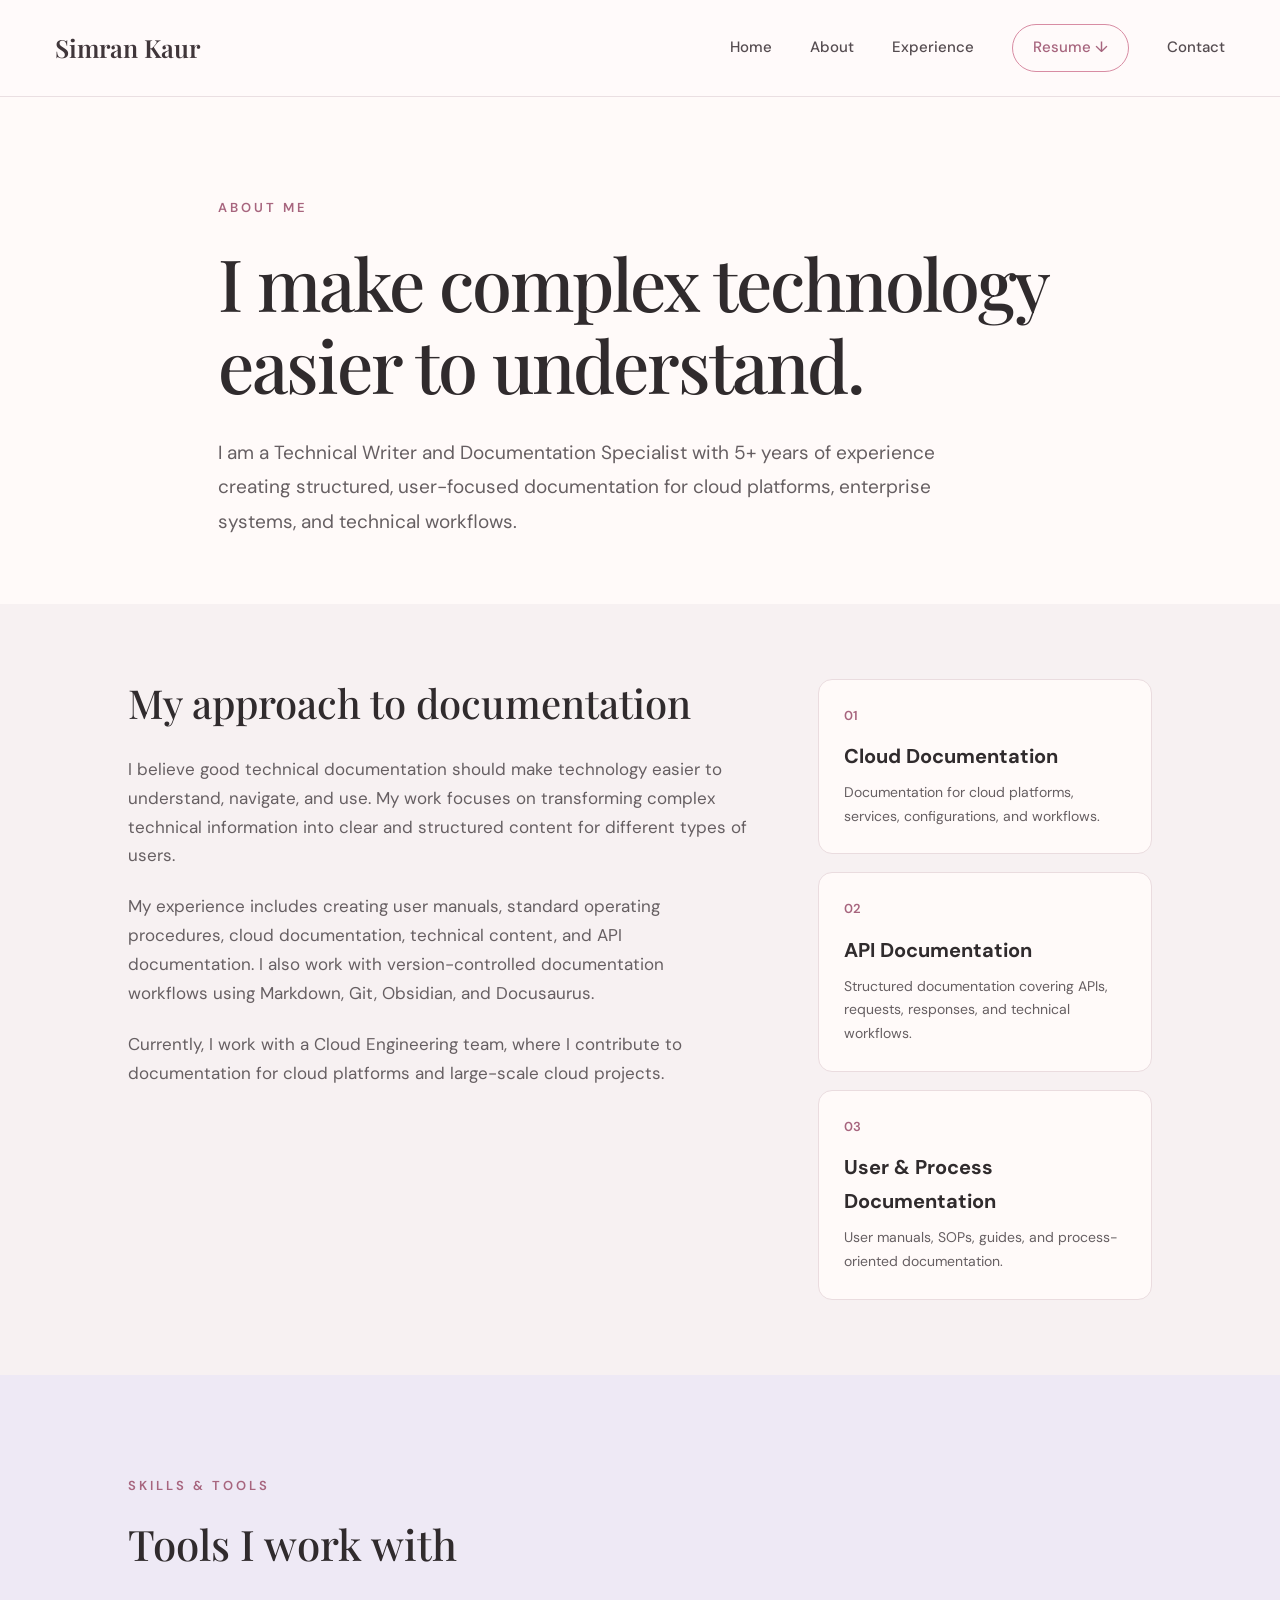
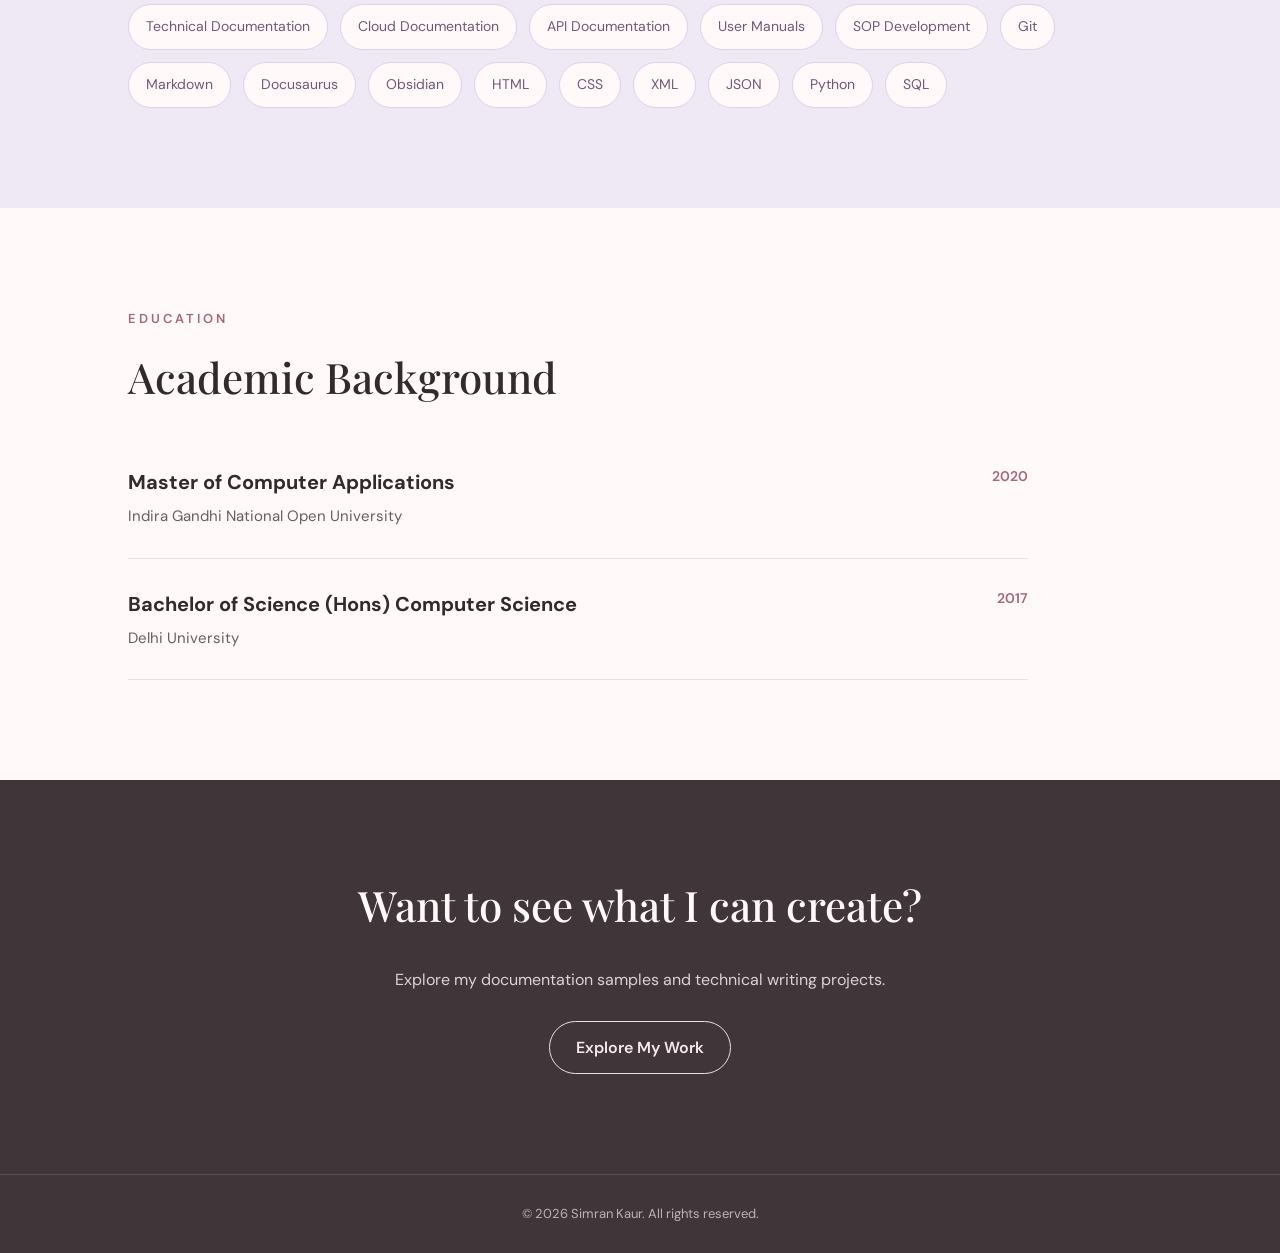
==== commit e6c290ed: "Update about.html" ====
--- a/about.html
+++ b/about.html
@@ -18,7 +18,7 @@
 </head>
 
 
-<body>
+<body class="about-page">
 
 
     <!-- Navigation -->
@@ -35,10 +35,10 @@
 
             <a href="index.html">Home</a>
             <a href="about.html">About</a>
-            <a href="portfolio.html">Portfolio</a>
+           <!-- <a href="portfolio.html">Portfolio</a> -->
             <a href="experience.html">Experience</a>
 
-            <a href="assets/Simran-Kaur-Resume.pdf"
+            <a href= "assets/Simran-Kaur-Resume.pdf"
                class="resume-btn"
                download>
                 Resume ↓
--- a/style.css
+++ b/style.css
@@ -36,10 +36,6 @@
     color: #665f62;
 }
 
-
-/* =========================================
-   NAVIGATION
-   ========================================= */
 
 /* =========================================
    NAVIGATION
@@ -2202,3 +2198,106 @@
     }
 
 }
+
+/* =========================================
+   ABOUT PAGE NAVIGATION FIX
+========================================= */
+
+.about-page .site-header {
+    width: 100%;
+}
+
+.about-page .nav-container {
+    width: 100%;
+    max-width: 1550px;
+    margin: 0 auto;
+    padding: 24px 55px;
+
+    display: flex;
+    align-items: center;
+    justify-content: space-between;
+
+    box-sizing: border-box;
+}
+
+.about-page .main-nav {
+    display: flex;
+    align-items: center;
+    justify-content: flex-end;
+    gap: 38px;
+
+    margin: 0;
+    padding: 0;
+}
+
+.about-page .main-nav a {
+    white-space: nowrap;
+}
+
+/* =========================================
+   CONTACT DETAILS
+========================================= */
+
+.contact-section {
+    padding: 40px 9% 100px;
+}
+
+.contact-grid {
+    display: grid;
+    grid-template-columns: repeat(3, 1fr);
+    gap: 60px;
+
+    max-width: 1250px;
+    margin: 0 auto;
+}
+
+.contact-card {
+    padding-top: 0;
+    min-width: 0;
+}
+
+.contact-label {
+    margin: 0 0 14px;
+
+    font-family: "DM Sans", Arial, sans-serif;
+    font-size: 13px;
+    font-weight: 500;
+
+    letter-spacing: 0.12em;
+
+    color: #a7657e;
+}
+
+.contact-card h2 {
+    margin: 0 0 18px;
+
+    font-family: "Playfair Display", Georgia, serif;
+    font-size: 38px;
+    font-weight: 500;
+    line-height: 1.1;
+
+    color: #302a2d;
+}
+
+.contact-link {
+    display: inline-block;
+
+    max-width: 100%;
+
+    font-family: "DM Sans", Arial, sans-serif;
+    font-size: 15px;
+    line-height: 1.5;
+
+    color: #a7657e;
+    text-decoration: none;
+
+    overflow-wrap: break-word;
+    word-break: break-word;
+
+    transition: color 0.25s ease;
+}
+
+.contact-link:hover {
+    color: #7f4d61;
+    text-decoration: underline;
+}
